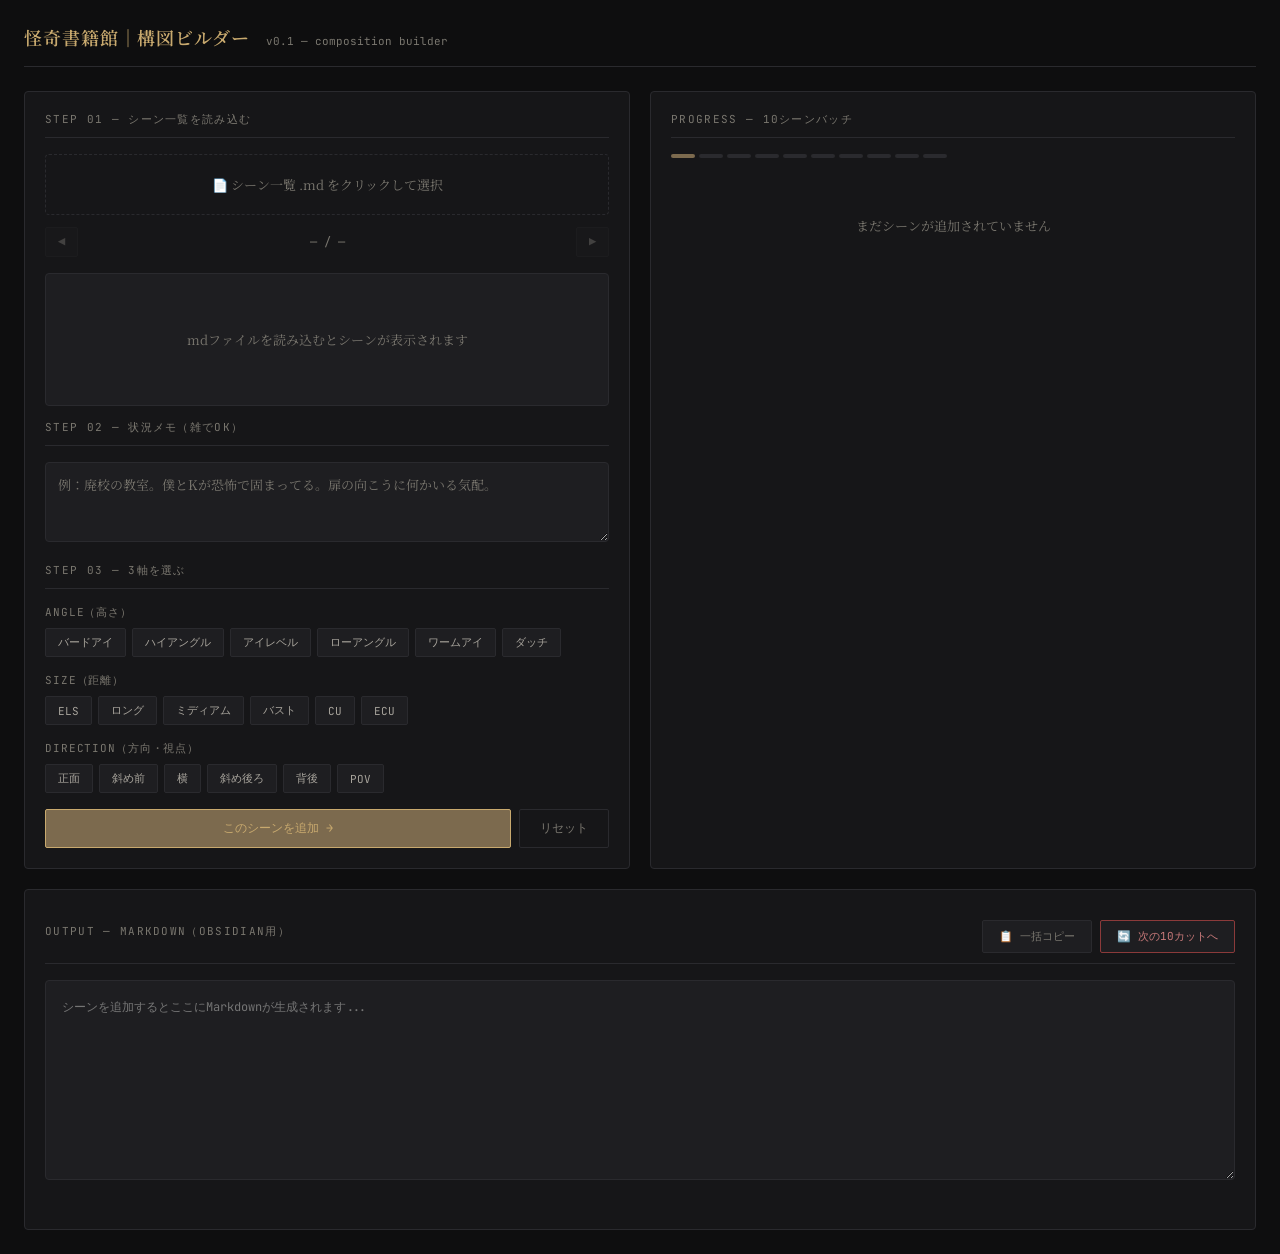
==== index.html @ 442457e8 "first commit" ====
<!DOCTYPE html>
<html lang="ja">
<head>
<meta charset="UTF-8">
<title>怪奇書籍館｜構図ビルダー</title>
<style>
  @import url('https://fonts.googleapis.com/css2?family=Noto+Serif+JP:wght@400;600&family=JetBrains+Mono:wght@400;500&display=swap');

  * { box-sizing: border-box; margin: 0; padding: 0; }

  :root {
    --bg: #0e0e0f;
    --surface: #161618;
    --surface2: #1e1e21;
    --border: #2a2a2e;
    --accent: #c8a96e;
    --accent2: #7c6a4e;
    --text: #e8e4dc;
    --text-dim: #7a776f;
    --text-mid: #a8a49c;
    --selected: #2a2318;
    --selected-border: #c8a96e;
  }

  body {
    background: var(--bg);
    color: var(--text);
    font-family: 'Noto Serif JP', serif;
    min-height: 100vh;
    padding: 24px;
  }

  .header {
    border-bottom: 1px solid var(--border);
    padding-bottom: 16px;
    margin-bottom: 24px;
    display: flex;
    align-items: baseline;
    gap: 16px;
  }

  .header h1 {
    font-size: 18px;
    font-weight: 600;
    color: var(--accent);
    letter-spacing: 0.05em;
  }

  .header span {
    font-family: 'JetBrains Mono', monospace;
    font-size: 11px;
    color: var(--text-dim);
  }

  .main-grid {
    display: grid;
    grid-template-columns: 1fr 1fr;
    gap: 20px;
  }

  .panel {
    background: var(--surface);
    border: 1px solid var(--border);
    border-radius: 4px;
    padding: 20px;
  }

  .panel-title {
    font-size: 11px;
    font-family: 'JetBrains Mono', monospace;
    color: var(--text-dim);
    letter-spacing: 0.12em;
    text-transform: uppercase;
    margin-bottom: 16px;
    padding-bottom: 10px;
    border-bottom: 1px solid var(--border);
  }

  .upload-zone {
    border: 1px dashed var(--border);
    border-radius: 4px;
    padding: 20px;
    text-align: center;
    cursor: pointer;
    transition: border-color 0.2s;
    margin-bottom: 12px;
  }
  .upload-zone:hover { border-color: var(--accent2); }
  .upload-zone p { font-size: 13px; color: var(--text-dim); }

  .scene-nav {
    display: flex;
    align-items: center;
    gap: 8px;
    margin-bottom: 16px;
  }

  .scene-nav button {
    background: var(--surface2);
    border: 1px solid var(--border);
    color: var(--text-mid);
    padding: 6px 12px;
    font-family: 'JetBrains Mono', monospace;
    font-size: 12px;
    cursor: pointer;
    border-radius: 2px;
    transition: all 0.15s;
  }
  .scene-nav button:hover { border-color: var(--accent2); color: var(--accent); }
  .scene-nav button:disabled { opacity: 0.3; cursor: default; }

  .scene-nav .scene-info {
    font-family: 'JetBrains Mono', monospace;
    font-size: 12px;
    color: var(--text-dim);
    flex: 1;
    text-align: center;
  }

  .scene-card {
    background: var(--surface2);
    border: 1px solid var(--border);
    border-radius: 4px;
    padding: 14px;
    margin-bottom: 14px;
    min-height: 80px;
  }

  .scene-card .scene-num {
    font-family: 'JetBrains Mono', monospace;
    font-size: 10px;
    color: var(--accent);
    margin-bottom: 6px;
  }

  .scene-card .scene-text {
    font-size: 12px;
    color: var(--text-mid);
    line-height: 1.6;
  }

  .situation-input {
    width: 100%;
    background: var(--surface2);
    border: 1px solid var(--border);
    border-radius: 4px;
    padding: 12px;
    color: var(--text);
    font-family: 'Noto Serif JP', serif;
    font-size: 13px;
    resize: vertical;
    min-height: 80px;
    outline: none;
    transition: border-color 0.2s;
    margin-bottom: 16px;
  }
  .situation-input:focus { border-color: var(--accent2); }
  .situation-input::placeholder { color: var(--text-dim); }

  .axis-section { margin-bottom: 16px; }
  .axis-label {
    font-size: 11px;
    font-family: 'JetBrains Mono', monospace;
    color: var(--text-dim);
    margin-bottom: 8px;
    letter-spacing: 0.08em;
  }

  .options-grid {
    display: flex;
    flex-wrap: wrap;
    gap: 6px;
  }

  .option-btn {
    background: var(--surface2);
    border: 1px solid var(--border);
    color: var(--text-mid);
    padding: 6px 12px;
    font-family: 'JetBrains Mono', monospace;
    font-size: 11px;
    cursor: pointer;
    border-radius: 2px;
    transition: all 0.15s;
    white-space: nowrap;
  }
  .option-btn:hover { border-color: var(--accent2); color: var(--text); }
  .option-btn.selected {
    background: var(--selected);
    border-color: var(--selected-border);
    color: var(--accent);
  }

  .action-row {
    display: flex;
    gap: 8px;
    margin-top: 16px;
  }

  .btn-primary {
    background: var(--accent2);
    border: 1px solid var(--accent);
    color: var(--accent);
    padding: 10px 20px;
    font-family: 'JetBrains Mono', monospace;
    font-size: 12px;
    cursor: pointer;
    border-radius: 2px;
    transition: all 0.15s;
    flex: 1;
  }
  .btn-primary:hover { background: #3a2f1e; }

  .btn-secondary {
    background: transparent;
    border: 1px solid var(--border);
    color: var(--text-dim);
    padding: 10px 20px;
    font-family: 'JetBrains Mono', monospace;
    font-size: 12px;
    cursor: pointer;
    border-radius: 2px;
    transition: all 0.15s;
  }
  .btn-secondary:hover { border-color: var(--accent2); color: var(--text-mid); }

  .output-panel {
    grid-column: 1 / -1;
    background: var(--surface);
    border: 1px solid var(--border);
    border-radius: 4px;
    padding: 20px;
  }

  .output-header {
    display: flex;
    align-items: center;
    justify-content: space-between;
    margin-bottom: 16px;
    padding-bottom: 10px;
    border-bottom: 1px solid var(--border);
  }

  .progress-bar {
    display: flex;
    gap: 4px;
    margin-bottom: 16px;
  }

  .progress-dot {
    width: 24px;
    height: 4px;
    background: var(--border);
    border-radius: 2px;
    transition: background 0.3s;
  }
  .progress-dot.done { background: var(--accent); }
  .progress-dot.current { background: var(--accent2); }

  .output-textarea {
    width: 100%;
    background: var(--surface2);
    border: 1px solid var(--border);
    border-radius: 4px;
    padding: 16px;
    color: var(--text-mid);
    font-family: 'JetBrains Mono', monospace;
    font-size: 12px;
    line-height: 1.7;
    min-height: 200px;
    resize: vertical;
    outline: none;
  }

  .copy-btn {
    background: var(--surface2);
    border: 1px solid var(--border);
    color: var(--text-dim);
    padding: 8px 16px;
    font-family: 'JetBrains Mono', monospace;
    font-size: 11px;
    cursor: pointer;
    border-radius: 2px;
    transition: all 0.15s;
    margin-top: 10px;
  }
  .copy-btn:hover { border-color: var(--accent2); color: var(--accent); }
  .copy-btn.copied { border-color: var(--accent); color: var(--accent); }

  .status-msg {
    font-family: 'JetBrains Mono', monospace;
    font-size: 11px;
    color: var(--text-dim);
    margin-top: 8px;
    min-height: 16px;
  }
  .status-msg.ok { color: var(--accent); }

  .empty-state {
    text-align: center;
    padding: 40px 20px;
    color: var(--text-dim);
    font-size: 13px;
    line-height: 1.8;
  }
</style>
</head>
<body>

<div class="header">
  <h1>怪奇書籍館｜構図ビルダー</h1>
  <span>v0.1 — composition builder</span>
</div>

<div class="main-grid">

  <div class="panel">
    <div class="panel-title">STEP 01 — シーン一覧を読み込む</div>

    <div class="upload-zone" onclick="document.getElementById('mdFile').click()">
      <p>📄 シーン一覧 .md をクリックして選択</p>
      <input type="file" id="mdFile" accept=".md,.txt" style="display:none" onchange="loadMdFile(event)">
    </div>

    <div class="scene-nav">
      <button onclick="prevScene()" id="btnPrev" disabled>◀</button>
      <span class="scene-info" id="sceneInfo">— / —</span>
      <button onclick="nextScene()" id="btnNext" disabled>▶</button>
    </div>

    <div class="scene-card" id="sceneCard">
      <div class="empty-state">mdファイルを読み込むとシーンが表示されます</div>
    </div>

    <div class="panel-title" style="margin-top:4px;">STEP 02 — 状況メモ（雑でOK）</div>
    <textarea class="situation-input" id="situationInput" placeholder="例：廃校の教室。僕とKが恐怖で固まってる。扉の向こうに何かいる気配。"></textarea>

    <div class="panel-title">STEP 03 — 3軸を選ぶ</div>

    <div class="axis-section">
      <div class="axis-label">ANGLE（高さ）</div>
      <div class="options-grid" id="angleOptions">
        <button class="option-btn" onclick="selectOpt('angle',this,&quot;バードアイ / bird's-eye view&quot;)">バードアイ</button>
        <button class="option-btn" onclick="selectOpt('angle',this,'ハイアングル / high angle')">ハイアングル</button>
        <button class="option-btn" onclick="selectOpt('angle',this,'アイレベル / eye level')">アイレベル</button>
        <button class="option-btn" onclick="selectOpt('angle',this,'ローアングル / low angle')">ローアングル</button>
        <button class="option-btn" onclick="selectOpt('angle',this,&quot;ワームアイ / worm's-eye view&quot;)">ワームアイ</button>
        <button class="option-btn" onclick="selectOpt('angle',this,'ダッチアングル / dutch angle')">ダッチ</button>
      </div>
    </div>

    <div class="axis-section">
      <div class="axis-label">SIZE（距離）</div>
      <div class="options-grid" id="sizeOptions">
        <button class="option-btn" onclick="selectOpt('size',this,'エクストリームロング / extreme long shot')">ELS</button>
        <button class="option-btn" onclick="selectOpt('size',this,'ロングショット / long shot')">ロング</button>
        <button class="option-btn" onclick="selectOpt('size',this,'ミディアム / medium shot')">ミディアム</button>
        <button class="option-btn" onclick="selectOpt('size',this,'バストショット / bust shot')">バスト</button>
        <button class="option-btn" onclick="selectOpt('size',this,'クローズアップ / close-up')">CU</button>
        <button class="option-btn" onclick="selectOpt('size',this,'エクストリームCU / extreme close-up')">ECU</button>
      </div>
    </div>

    <div class="axis-section">
      <div class="axis-label">DIRECTION（方向・視点）</div>
      <div class="options-grid" id="dirOptions">
        <button class="option-btn" onclick="selectOpt('dir',this,'正面 / front view')">正面</button>
        <button class="option-btn" onclick="selectOpt('dir',this,'斜め前 / 3/4 front view')">斜め前</button>
        <button class="option-btn" onclick="selectOpt('dir',this,'横 / side view')">横</button>
        <button class="option-btn" onclick="selectOpt('dir',this,'斜め後ろ / 3/4 back view')">斜め後ろ</button>
        <button class="option-btn" onclick="selectOpt('dir',this,'背後 / back view')">背後</button>
        <button class="option-btn" onclick="selectOpt('dir',this,'一人称 / POV')">POV</button>
      </div>
    </div>

    <div class="action-row">
      <button class="btn-primary" onclick="addScene()">このシーンを追加 →</button>
      <button class="btn-secondary" onclick="resetCurrent()">リセット</button>
    </div>
  </div>

  <div class="panel">
    <div class="panel-title">PROGRESS — 10シーンバッチ</div>
    <div class="progress-bar" id="progressBar"></div>
    <div id="doneList">
      <div class="empty-state">まだシーンが追加されていません</div>
    </div>
  </div>

  <div class="output-panel">
    <div class="output-header">
      <div class="panel-title" style="margin:0;border:none;padding:0;">OUTPUT — Markdown（Obsidian用）</div>
      <div style="display:flex;gap:8px;">
        <button class="copy-btn" id="copyBtn" onclick="copyOutput()">📋 一括コピー</button>
        <button class="copy-btn" id="resetBatchBtn" onclick="resetBatch()" style="border-color:#8b3a3a;color:#c97a7a;">🔄 次の10カットへ</button>
      </div>
    </div>
    <textarea class="output-textarea" id="outputArea" readonly placeholder="シーンを追加するとここにMarkdownが生成されます..."></textarea>
    <div class="status-msg" id="statusMsg"></div>
  </div>

</div>

<script>
  var scenes = [];
  var currentIdx = 0;
  var batch = [];
  var selections = { angle: null, size: null, dir: null };

  function loadMdFile(event) {
    var file = event.target.files[0];
    if (!file) return;
    var reader = new FileReader();
    reader.onload = function(e) { parseMd(e.target.result); };
    reader.readAsText(file, 'UTF-8');
  }

  function parseMd(text) {
    scenes = [];
    var lines = text.split('\n');

    // テーブル行だけ抽出
    var tableLines = [];
    for (var i = 0; i < lines.length; i++) {
      var l = lines[i].trim();
      if (l.startsWith('|')) tableLines.push(l);
    }

    // ヘッダー行と区切り行（|---|）をスキップしてデータ行だけ処理
    for (var j = 0; j < tableLines.length; j++) {
      var line = tableLines[j];

      // 区切り行スキップ（|---|---|のパターン）
      if (/^\|[\s\-|:]+\|$/.test(line)) continue;

      var cols = line.split('|').map(function(c){ return c.trim(); }).filter(function(c, idx, arr){
        return idx > 0 && idx < arr.length - 1;
      });

      if (cols.length < 2) continue;

      var num = cols[0].replace(/<br>/gi, '').trim();

      // ヘッダー行スキップ（#や日本語ヘッダー）
      if (num === '#' || num === '' || /^[ぁ-んァ-ン一-龥A-Za-z＃]+$/.test(num)) continue;
      // 数字またはゼロ埋め数字のみ通す
      if (!/^\d+$/.test(num.replace(/^#/, ''))) continue;

      // # プレフィックスを除去
      num = num.replace(/^#/, '');

      var rawText  = cols[1] || '';
      var summary  = cols[2] || cols[1] || '';
      var location = cols[3] || '';
      var characters = cols[4] || '';

      scenes.push({
        num: num.padStart(2, '0'),
        raw: rawText.replace(/<br>/gi, ' '),
        summary: summary,
        location: location,
        characters: characters
      });
    }

    currentIdx = 0;
    renderScene();
    renderProgress();

    if (scenes.length > 0) {
      setStatus(scenes.length + 'シーンを読み込みました', true);
    } else {
      setStatus('シーンが見つかりませんでした。表形式(|#|原稿|概要|場所|登場人物|)を確認してください');
    }
  }

  function renderScene() {
    var card = document.getElementById('sceneCard');
    var info = document.getElementById('sceneInfo');

    if (scenes.length === 0) {
      card.innerHTML = '<div class="empty-state">mdファイルを読み込むとシーンが表示されます</div>';
      info.textContent = '— / —';
      return;
    }

    var s = scenes[currentIdx];
    var isDone = batch.find(function(b){ return b.sceneNum === s.num; });

    card.innerHTML =
      '<div class="scene-num">SCENE #' + s.num + (isDone ? ' ✓ 追加済み' : '') + '</div>' +
      '<div class="scene-text">' +
      (s.raw ? '<strong>原文:</strong> ' + s.raw.substring(0,80) + (s.raw.length > 80 ? '…' : '') + '<br>' : '') +
      (s.summary ? '<strong>概要:</strong> ' + s.summary + '<br>' : '') +
      (s.location ? '<strong>場所:</strong> ' + s.location + '<br>' : '') +
      (s.characters ? '<strong>人物:</strong> ' + s.characters : '') +
      '</div>';

    info.textContent = (currentIdx + 1) + ' / ' + scenes.length;
    document.getElementById('btnPrev').disabled = currentIdx === 0;
    document.getElementById('btnNext').disabled = currentIdx === scenes.length - 1;
  }

  function prevScene() { if (currentIdx > 0) { currentIdx--; renderScene(); } }
  function nextScene() { if (currentIdx < scenes.length - 1) { currentIdx++; renderScene(); } }

  function selectOpt(axis, btn, value) {
    var groupId = { angle: 'angleOptions', size: 'sizeOptions', dir: 'dirOptions' }[axis];
    document.querySelectorAll('#' + groupId + ' .option-btn').forEach(function(b){ b.classList.remove('selected'); });
    btn.classList.add('selected');
    selections[axis] = value;
  }

  function addScene() {
    if (scenes.length === 0) { setStatus('先にmdファイルを読み込んでください'); return; }
    if (!selections.angle || !selections.size || !selections.dir) { setStatus('3軸すべてを選択してください'); return; }

    var s = scenes[currentIdx];
    var situation = document.getElementById('situationInput').value.trim();

    var entry = {
      sceneNum: s.num,
      raw: s.raw,
      summary: s.summary,
      location: s.location,
      characters: s.characters,
      situation: situation || '（状況メモなし）',
      angle: selections.angle,
      size: selections.size,
      dir: selections.dir
    };

    var existIdx = batch.findIndex(function(b){ return b.sceneNum === s.num; });
    if (existIdx >= 0) batch[existIdx] = entry;
    else batch.push(entry);

    renderProgress();
    renderOutput();
    renderScene();
    setStatus('シーン #' + s.num + ' を追加しました', true);

    if (currentIdx < scenes.length - 1) {
      setTimeout(function(){ nextScene(); resetSelections(); }, 300);
    }
  }

  function resetCurrent() {
    document.getElementById('situationInput').value = '';
    resetSelections();
    setStatus('リセットしました');
  }

  function resetSelections() {
    selections = { angle: null, size: null, dir: null };
    document.querySelectorAll('.option-btn').forEach(function(b){ b.classList.remove('selected'); });
    document.getElementById('situationInput').value = '';
  }

  function renderProgress() {
    var bar = document.getElementById('progressBar');
    var list = document.getElementById('doneList');

    bar.innerHTML = '';
    for (var i = 0; i < 10; i++) {
      var dot = document.createElement('div');
      dot.className = 'progress-dot' + (i < batch.length ? ' done' : (i === batch.length ? ' current' : ''));
      bar.appendChild(dot);
    }

    if (batch.length === 0) {
      list.innerHTML = '<div class="empty-state">まだシーンが追加されていません</div>';
      return;
    }

    list.innerHTML = batch.map(function(b){
      return '<div style="display:flex;align-items:center;gap:8px;padding:6px 0;border-bottom:1px solid var(--border);font-size:12px;">' +
        '<span style="font-family:JetBrains Mono,monospace;color:var(--accent);min-width:48px;">#' + b.sceneNum + '</span>' +
        '<span style="color:var(--text-mid);flex:1;overflow:hidden;white-space:nowrap;text-overflow:ellipsis;">' + b.summary + '</span>' +
        '<span style="font-family:JetBrains Mono,monospace;color:var(--text-dim);font-size:10px;">✓</span>' +
        '</div>';
    }).join('');
  }

  function renderOutput() {
    var md = batch.map(function(b){
      return '## シーン #' + b.sceneNum + '\n\n' +
        '**概要：** ' + b.summary + '\n' +
        '**場所：** ' + (b.location || '—') + '\n' +
        '**人物：** ' + (b.characters || '—') + '\n\n' +
        '**状況メモ：** ' + b.situation + '\n\n' +
        '| 軸 | 設定 |\n' +
        '|---|---|\n' +
        '| アングル | ' + b.angle + ' |\n' +
        '| サイズ | ' + b.size + ' |\n' +
        '| 方向 | ' + b.dir + ' |\n\n' +
        '---';
    }).join('\n\n');

    document.getElementById('outputArea').value = md;
  }

  function resetBatch() {
    if (batch.length === 0) { setStatus('バッチが空です'); return; }
    if (!confirm('このバッチをリセットして次の10カットに進みますか？\n（コピーが済んでいることを確認してください）')) return;
    batch = [];
    document.getElementById('outputArea').value = '';
    renderProgress();
    resetSelections();
    setStatus('バッチをリセットしました。次の10カットをどうぞ', true);
  }

  function copyOutput() {
    var text = document.getElementById('outputArea').value;
    if (!text.trim()) { setStatus('出力がまだありません'); return; }
    navigator.clipboard.writeText(text).then(function(){
      var btn = document.getElementById('copyBtn');
      btn.textContent = '✓ コピー完了';
      btn.classList.add('copied');
      setStatus(batch.length + 'シーン分をコピーしました', true);
      setTimeout(function(){ btn.textContent = '📋 一括コピー'; btn.classList.remove('copied'); }, 2000);
    });
  }

  function setStatus(msg, ok) {
    var el = document.getElementById('statusMsg');
    el.textContent = msg;
    el.className = 'status-msg' + (ok ? ' ok' : '');
  }

  renderProgress();
</script>
</body>
</html>
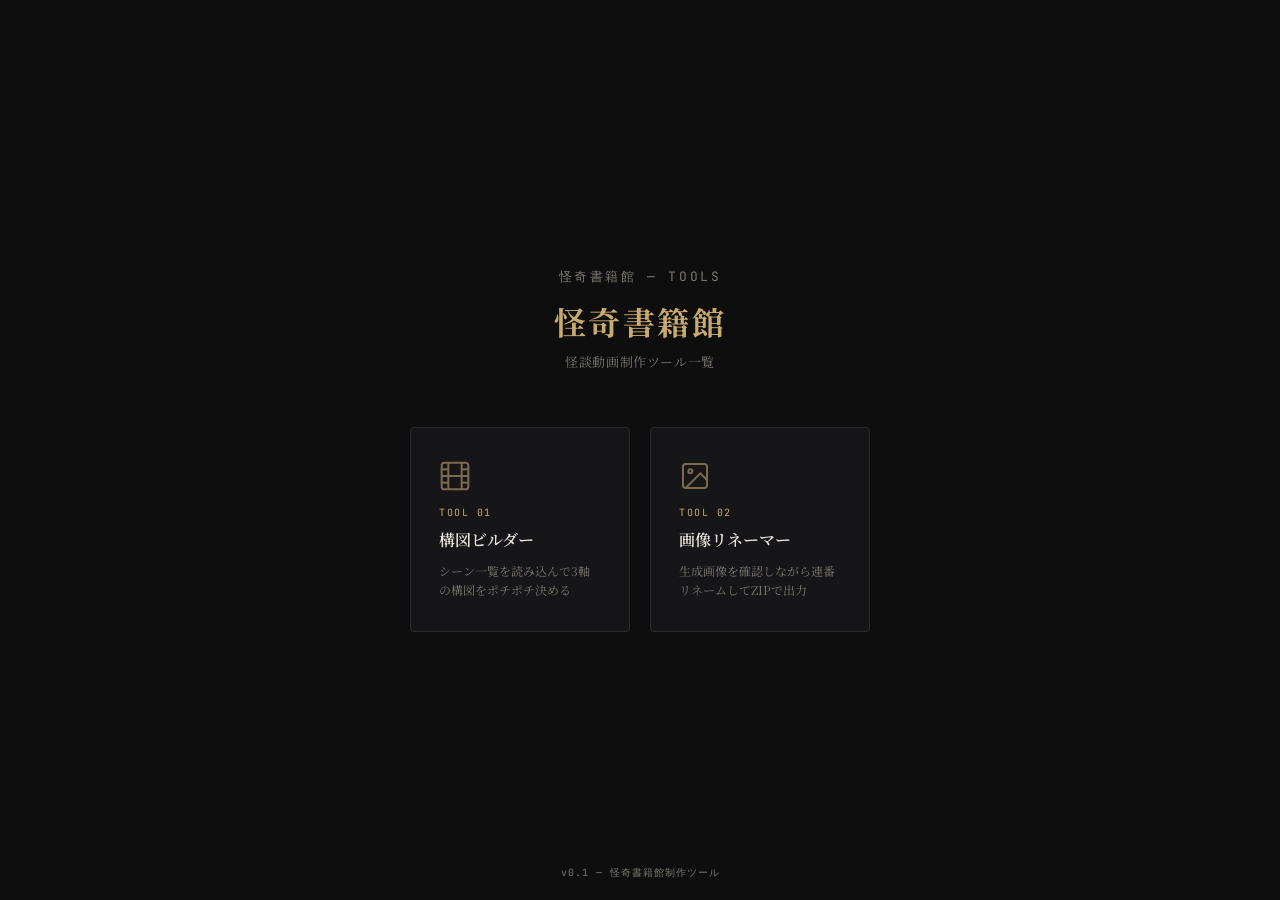
==== commit ad6f3524: "add favicon and index page" ====
--- a/index.html
+++ b/index.html
@@ -2,9 +2,10 @@
 <html lang="ja">
 <head>
 <meta charset="UTF-8">
-<title>怪奇書籍館｜構図ビルダー</title>
+<title>怪奇書籍館｜ツールダッシュボード</title>
+<link rel="icon" href="favicon.png" type="image/png">
 <style>
-  @import url('https://fonts.googleapis.com/css2?family=Noto+Serif+JP:wght@400;600&family=JetBrains+Mono:wght@400;500&display=swap');
+  @import url('https://fonts.googleapis.com/css2?family=Noto+Serif+JP:wght@400;600;700&family=JetBrains+Mono:wght@400;500&display=swap');
 
   * { box-sizing: border-box; margin: 0; padding: 0; }
 
@@ -18,8 +19,6 @@
     --text: #e8e4dc;
     --text-dim: #7a776f;
     --text-mid: #a8a49c;
-    --selected: #2a2318;
-    --selected-border: #c8a96e;
   }
 
   body {
@@ -27,607 +26,156 @@
     color: var(--text);
     font-family: 'Noto Serif JP', serif;
     min-height: 100vh;
-    padding: 24px;
+    display: flex;
+    flex-direction: column;
+    align-items: center;
+    justify-content: center;
+    padding: 40px 24px;
   }
 
-  .header {
-    border-bottom: 1px solid var(--border);
-    padding-bottom: 16px;
-    margin-bottom: 24px;
-    display: flex;
-    align-items: baseline;
-    gap: 16px;
+  .logo {
+    font-size: 13px;
+    font-family: 'JetBrains Mono', monospace;
+    color: var(--text-dim);
+    letter-spacing: 0.2em;
+    margin-bottom: 12px;
+    text-transform: uppercase;
   }
 
-  .header h1 {
-    font-size: 18px;
-    font-weight: 600;
+  h1 {
+    font-size: 32px;
+    font-weight: 700;
     color: var(--accent);
+    letter-spacing: 0.08em;
+    margin-bottom: 8px;
+    text-align: center;
+  }
+
+  .subtitle {
+    font-size: 13px;
+    color: var(--text-dim);
+    margin-bottom: 56px;
     letter-spacing: 0.05em;
   }
 
-  .header span {
-    font-family: 'JetBrains Mono', monospace;
-    font-size: 11px;
-    color: var(--text-dim);
-  }
-
-  .main-grid {
-    display: grid;
-    grid-template-columns: 1fr 1fr;
+  .tools {
+    display: flex;
     gap: 20px;
   }
 
-  .panel {
+  .tool-card {
     background: var(--surface);
     border: 1px solid var(--border);
     border-radius: 4px;
-    padding: 20px;
+    padding: 32px 28px;
+    width: 220px;
+    text-decoration: none;
+    color: var(--text);
+    transition: all 0.2s;
+    display: flex;
+    flex-direction: column;
+    align-items: flex-start;
+    gap: 10px;
+  }
+  .tool-card:hover {
+    border-color: var(--accent2);
+    background: #1a1a1c;
+    transform: translateY(-2px);
   }
 
-  .panel-title {
-    font-size: 11px;
-    font-family: 'JetBrains Mono', monospace;
-    color: var(--text-dim);
-    letter-spacing: 0.12em;
-    text-transform: uppercase;
-    margin-bottom: 16px;
-    padding-bottom: 10px;
-    border-bottom: 1px solid var(--border);
+  .tool-icon {
+    font-size: 28px;
+    margin-bottom: 4px;
   }
 
-  .upload-zone {
-    border: 1px dashed var(--border);
-    border-radius: 4px;
-    padding: 20px;
-    text-align: center;
-    cursor: pointer;
-    transition: border-color 0.2s;
-    margin-bottom: 12px;
-  }
-  .upload-zone:hover { border-color: var(--accent2); }
-  .upload-zone p { font-size: 13px; color: var(--text-dim); }
-
-  .scene-nav {
-    display: flex;
-    align-items: center;
-    gap: 8px;
-    margin-bottom: 16px;
-  }
-
-  .scene-nav button {
-    background: var(--surface2);
-    border: 1px solid var(--border);
-    color: var(--text-mid);
-    padding: 6px 12px;
-    font-family: 'JetBrains Mono', monospace;
-    font-size: 12px;
-    cursor: pointer;
-    border-radius: 2px;
-    transition: all 0.15s;
-  }
-  .scene-nav button:hover { border-color: var(--accent2); color: var(--accent); }
-  .scene-nav button:disabled { opacity: 0.3; cursor: default; }
-
-  .scene-nav .scene-info {
-    font-family: 'JetBrains Mono', monospace;
-    font-size: 12px;
-    color: var(--text-dim);
-    flex: 1;
-    text-align: center;
-  }
-
-  .scene-card {
-    background: var(--surface2);
-    border: 1px solid var(--border);
-    border-radius: 4px;
-    padding: 14px;
-    margin-bottom: 14px;
-    min-height: 80px;
-  }
-
-  .scene-card .scene-num {
+  .tool-label {
     font-family: 'JetBrains Mono', monospace;
     font-size: 10px;
     color: var(--accent);
-    margin-bottom: 6px;
+    letter-spacing: 0.15em;
+    text-transform: uppercase;
   }
 
-  .scene-card .scene-text {
+  .tool-name {
+    font-size: 16px;
+    font-weight: 600;
+    color: var(--text);
+    line-height: 1.4;
+  }
+
+  .tool-icon {
+    width: 32px;
+    height: 32px;
+    margin-bottom: 4px;
+  }
+  .tool-icon svg {
+    width: 32px;
+    height: 32px;
+    stroke: var(--accent2);
+    stroke-width: 1.5;
+    fill: none;
+    transition: stroke 0.2s;
+  }
+  .tool-card:hover .tool-icon svg { stroke: var(--accent); }
+
+  .tool-desc {
     font-size: 12px;
-    color: var(--text-mid);
+    color: var(--text-dim);
     line-height: 1.6;
   }
 
-  .situation-input {
-    width: 100%;
-    background: var(--surface2);
-    border: 1px solid var(--border);
-    border-radius: 4px;
-    padding: 12px;
-    color: var(--text);
-    font-family: 'Noto Serif JP', serif;
-    font-size: 13px;
-    resize: vertical;
-    min-height: 80px;
-    outline: none;
-    transition: border-color 0.2s;
-    margin-bottom: 16px;
-  }
-  .situation-input:focus { border-color: var(--accent2); }
-  .situation-input::placeholder { color: var(--text-dim); }
-
-  .axis-section { margin-bottom: 16px; }
-  .axis-label {
-    font-size: 11px;
+  .footer {
+    position: fixed;
+    bottom: 20px;
     font-family: 'JetBrains Mono', monospace;
+    font-size: 10px;
     color: var(--text-dim);
-    margin-bottom: 8px;
-    letter-spacing: 0.08em;
-  }
-
-  .options-grid {
-    display: flex;
-    flex-wrap: wrap;
-    gap: 6px;
-  }
-
-  .option-btn {
-    background: var(--surface2);
-    border: 1px solid var(--border);
-    color: var(--text-mid);
-    padding: 6px 12px;
-    font-family: 'JetBrains Mono', monospace;
-    font-size: 11px;
-    cursor: pointer;
-    border-radius: 2px;
-    transition: all 0.15s;
-    white-space: nowrap;
-  }
-  .option-btn:hover { border-color: var(--accent2); color: var(--text); }
-  .option-btn.selected {
-    background: var(--selected);
-    border-color: var(--selected-border);
-    color: var(--accent);
-  }
-
-  .action-row {
-    display: flex;
-    gap: 8px;
-    margin-top: 16px;
-  }
-
-  .btn-primary {
-    background: var(--accent2);
-    border: 1px solid var(--accent);
-    color: var(--accent);
-    padding: 10px 20px;
-    font-family: 'JetBrains Mono', monospace;
-    font-size: 12px;
-    cursor: pointer;
-    border-radius: 2px;
-    transition: all 0.15s;
-    flex: 1;
-  }
-  .btn-primary:hover { background: #3a2f1e; }
-
-  .btn-secondary {
-    background: transparent;
-    border: 1px solid var(--border);
-    color: var(--text-dim);
-    padding: 10px 20px;
-    font-family: 'JetBrains Mono', monospace;
-    font-size: 12px;
-    cursor: pointer;
-    border-radius: 2px;
-    transition: all 0.15s;
-  }
-  .btn-secondary:hover { border-color: var(--accent2); color: var(--text-mid); }
-
-  .output-panel {
-    grid-column: 1 / -1;
-    background: var(--surface);
-    border: 1px solid var(--border);
-    border-radius: 4px;
-    padding: 20px;
-  }
-
-  .output-header {
-    display: flex;
-    align-items: center;
-    justify-content: space-between;
-    margin-bottom: 16px;
-    padding-bottom: 10px;
-    border-bottom: 1px solid var(--border);
-  }
-
-  .progress-bar {
-    display: flex;
-    gap: 4px;
-    margin-bottom: 16px;
-  }
-
-  .progress-dot {
-    width: 24px;
-    height: 4px;
-    background: var(--border);
-    border-radius: 2px;
-    transition: background 0.3s;
-  }
-  .progress-dot.done { background: var(--accent); }
-  .progress-dot.current { background: var(--accent2); }
-
-  .output-textarea {
-    width: 100%;
-    background: var(--surface2);
-    border: 1px solid var(--border);
-    border-radius: 4px;
-    padding: 16px;
-    color: var(--text-mid);
-    font-family: 'JetBrains Mono', monospace;
-    font-size: 12px;
-    line-height: 1.7;
-    min-height: 200px;
-    resize: vertical;
-    outline: none;
-  }
-
-  .copy-btn {
-    background: var(--surface2);
-    border: 1px solid var(--border);
-    color: var(--text-dim);
-    padding: 8px 16px;
-    font-family: 'JetBrains Mono', monospace;
-    font-size: 11px;
-    cursor: pointer;
-    border-radius: 2px;
-    transition: all 0.15s;
-    margin-top: 10px;
-  }
-  .copy-btn:hover { border-color: var(--accent2); color: var(--accent); }
-  .copy-btn.copied { border-color: var(--accent); color: var(--accent); }
-
-  .status-msg {
-    font-family: 'JetBrains Mono', monospace;
-    font-size: 11px;
-    color: var(--text-dim);
-    margin-top: 8px;
-    min-height: 16px;
-  }
-  .status-msg.ok { color: var(--accent); }
-
-  .empty-state {
-    text-align: center;
-    padding: 40px 20px;
-    color: var(--text-dim);
-    font-size: 13px;
-    line-height: 1.8;
+    letter-spacing: 0.1em;
   }
 </style>
 </head>
 <body>
 
-<div class="header">
-  <h1>怪奇書籍館｜構図ビルダー</h1>
-  <span>v0.1 — composition builder</span>
-</div>
+  <div class="logo">怪奇書籍館 — tools</div>
+  <h1>怪奇書籍館</h1>
+  <div class="subtitle">怪談動画制作ツール一覧</div>
 
-<div class="main-grid">
+  <div class="tools">
+    <a class="tool-card" href="kaidan_composition_builder.html">
+      <div class="tool-icon">
+        <!-- Film icon -->
+        <svg viewBox="0 0 24 24" xmlns="http://www.w3.org/2000/svg">
+          <rect x="2" y="2" width="20" height="20" rx="2.18" ry="2.18"></rect>
+          <line x1="7" y1="2" x2="7" y2="22"></line>
+          <line x1="17" y1="2" x2="17" y2="22"></line>
+          <line x1="2" y1="12" x2="22" y2="12"></line>
+          <line x1="2" y1="7" x2="7" y2="7"></line>
+          <line x1="2" y1="17" x2="7" y2="17"></line>
+          <line x1="17" y1="17" x2="22" y2="17"></line>
+          <line x1="17" y1="7" x2="22" y2="7"></line>
+        </svg>
+      </div>
+      <div class="tool-label">tool 01</div>
+      <div class="tool-name">構図ビルダー</div>
+      <div class="tool-desc">シーン一覧を読み込んで3軸の構図をポチポチ決める</div>
+    </a>
 
-  <div class="panel">
-    <div class="panel-title">STEP 01 — シーン一覧を読み込む</div>
-
-    <div class="upload-zone" onclick="document.getElementById('mdFile').click()">
-      <p>📄 シーン一覧 .md をクリックして選択</p>
-      <input type="file" id="mdFile" accept=".md,.txt" style="display:none" onchange="loadMdFile(event)">
-    </div>
-
-    <div class="scene-nav">
-      <button onclick="prevScene()" id="btnPrev" disabled>◀</button>
-      <span class="scene-info" id="sceneInfo">— / —</span>
-      <button onclick="nextScene()" id="btnNext" disabled>▶</button>
-    </div>
-
-    <div class="scene-card" id="sceneCard">
-      <div class="empty-state">mdファイルを読み込むとシーンが表示されます</div>
-    </div>
-
-    <div class="panel-title" style="margin-top:4px;">STEP 02 — 状況メモ（雑でOK）</div>
-    <textarea class="situation-input" id="situationInput" placeholder="例：廃校の教室。僕とKが恐怖で固まってる。扉の向こうに何かいる気配。"></textarea>
-
-    <div class="panel-title">STEP 03 — 3軸を選ぶ</div>
-
-    <div class="axis-section">
-      <div class="axis-label">ANGLE（高さ）</div>
-      <div class="options-grid" id="angleOptions">
-        <button class="option-btn" onclick="selectOpt('angle',this,&quot;バードアイ / bird's-eye view&quot;)">バードアイ</button>
-        <button class="option-btn" onclick="selectOpt('angle',this,'ハイアングル / high angle')">ハイアングル</button>
-        <button class="option-btn" onclick="selectOpt('angle',this,'アイレベル / eye level')">アイレベル</button>
-        <button class="option-btn" onclick="selectOpt('angle',this,'ローアングル / low angle')">ローアングル</button>
-        <button class="option-btn" onclick="selectOpt('angle',this,&quot;ワームアイ / worm's-eye view&quot;)">ワームアイ</button>
-        <button class="option-btn" onclick="selectOpt('angle',this,'ダッチアングル / dutch angle')">ダッチ</button>
+    <a class="tool-card" href="kaidan_image_renamer.html">
+      <div class="tool-icon">
+        <!-- Images icon -->
+        <svg viewBox="0 0 24 24" xmlns="http://www.w3.org/2000/svg">
+          <rect x="3" y="3" width="18" height="18" rx="2" ry="2"></rect>
+          <circle cx="8.5" cy="8.5" r="1.5"></circle>
+          <polyline points="21 15 16 10 5 21"></polyline>
+        </svg>
       </div>
-    </div>
-
-    <div class="axis-section">
-      <div class="axis-label">SIZE（距離）</div>
-      <div class="options-grid" id="sizeOptions">
-        <button class="option-btn" onclick="selectOpt('size',this,'エクストリームロング / extreme long shot')">ELS</button>
-        <button class="option-btn" onclick="selectOpt('size',this,'ロングショット / long shot')">ロング</button>
-        <button class="option-btn" onclick="selectOpt('size',this,'ミディアム / medium shot')">ミディアム</button>
-        <button class="option-btn" onclick="selectOpt('size',this,'バストショット / bust shot')">バスト</button>
-        <button class="option-btn" onclick="selectOpt('size',this,'クローズアップ / close-up')">CU</button>
-        <button class="option-btn" onclick="selectOpt('size',this,'エクストリームCU / extreme close-up')">ECU</button>
-      </div>
-    </div>
-
-    <div class="axis-section">
-      <div class="axis-label">DIRECTION（方向・視点）</div>
-      <div class="options-grid" id="dirOptions">
-        <button class="option-btn" onclick="selectOpt('dir',this,'正面 / front view')">正面</button>
-        <button class="option-btn" onclick="selectOpt('dir',this,'斜め前 / 3/4 front view')">斜め前</button>
-        <button class="option-btn" onclick="selectOpt('dir',this,'横 / side view')">横</button>
-        <button class="option-btn" onclick="selectOpt('dir',this,'斜め後ろ / 3/4 back view')">斜め後ろ</button>
-        <button class="option-btn" onclick="selectOpt('dir',this,'背後 / back view')">背後</button>
-        <button class="option-btn" onclick="selectOpt('dir',this,'一人称 / POV')">POV</button>
-      </div>
-    </div>
-
-    <div class="action-row">
-      <button class="btn-primary" onclick="addScene()">このシーンを追加 →</button>
-      <button class="btn-secondary" onclick="resetCurrent()">リセット</button>
-    </div>
+      <div class="tool-label">tool 02</div>
+      <div class="tool-name">画像リネーマー</div>
+      <div class="tool-desc">生成画像を確認しながら連番リネームしてZIPで出力</div>
+    </a>
   </div>
 
-  <div class="panel">
-    <div class="panel-title">PROGRESS — 10シーンバッチ</div>
-    <div class="progress-bar" id="progressBar"></div>
-    <div id="doneList">
-      <div class="empty-state">まだシーンが追加されていません</div>
-    </div>
-  </div>
+  <div class="footer">v0.1 — 怪奇書籍館制作ツール</div>
 
-  <div class="output-panel">
-    <div class="output-header">
-      <div class="panel-title" style="margin:0;border:none;padding:0;">OUTPUT — Markdown（Obsidian用）</div>
-      <div style="display:flex;gap:8px;">
-        <button class="copy-btn" id="copyBtn" onclick="copyOutput()">📋 一括コピー</button>
-        <button class="copy-btn" id="resetBatchBtn" onclick="resetBatch()" style="border-color:#8b3a3a;color:#c97a7a;">🔄 次の10カットへ</button>
-      </div>
-    </div>
-    <textarea class="output-textarea" id="outputArea" readonly placeholder="シーンを追加するとここにMarkdownが生成されます..."></textarea>
-    <div class="status-msg" id="statusMsg"></div>
-  </div>
-
-</div>
-
-<script>
-  var scenes = [];
-  var currentIdx = 0;
-  var batch = [];
-  var selections = { angle: null, size: null, dir: null };
-
-  function loadMdFile(event) {
-    var file = event.target.files[0];
-    if (!file) return;
-    var reader = new FileReader();
-    reader.onload = function(e) { parseMd(e.target.result); };
-    reader.readAsText(file, 'UTF-8');
-  }
-
-  function parseMd(text) {
-    scenes = [];
-    var lines = text.split('\n');
-
-    // テーブル行だけ抽出
-    var tableLines = [];
-    for (var i = 0; i < lines.length; i++) {
-      var l = lines[i].trim();
-      if (l.startsWith('|')) tableLines.push(l);
-    }
-
-    // ヘッダー行と区切り行（|---|）をスキップしてデータ行だけ処理
-    for (var j = 0; j < tableLines.length; j++) {
-      var line = tableLines[j];
-
-      // 区切り行スキップ（|---|---|のパターン）
-      if (/^\|[\s\-|:]+\|$/.test(line)) continue;
-
-      var cols = line.split('|').map(function(c){ return c.trim(); }).filter(function(c, idx, arr){
-        return idx > 0 && idx < arr.length - 1;
-      });
-
-      if (cols.length < 2) continue;
-
-      var num = cols[0].replace(/<br>/gi, '').trim();
-
-      // ヘッダー行スキップ（#や日本語ヘッダー）
-      if (num === '#' || num === '' || /^[ぁ-んァ-ン一-龥A-Za-z＃]+$/.test(num)) continue;
-      // 数字またはゼロ埋め数字のみ通す
-      if (!/^\d+$/.test(num.replace(/^#/, ''))) continue;
-
-      // # プレフィックスを除去
-      num = num.replace(/^#/, '');
-
-      var rawText  = cols[1] || '';
-      var summary  = cols[2] || cols[1] || '';
-      var location = cols[3] || '';
-      var characters = cols[4] || '';
-
-      scenes.push({
-        num: num.padStart(2, '0'),
-        raw: rawText.replace(/<br>/gi, ' '),
-        summary: summary,
-        location: location,
-        characters: characters
-      });
-    }
-
-    currentIdx = 0;
-    renderScene();
-    renderProgress();
-
-    if (scenes.length > 0) {
-      setStatus(scenes.length + 'シーンを読み込みました', true);
-    } else {
-      setStatus('シーンが見つかりませんでした。表形式(|#|原稿|概要|場所|登場人物|)を確認してください');
-    }
-  }
-
-  function renderScene() {
-    var card = document.getElementById('sceneCard');
-    var info = document.getElementById('sceneInfo');
-
-    if (scenes.length === 0) {
-      card.innerHTML = '<div class="empty-state">mdファイルを読み込むとシーンが表示されます</div>';
-      info.textContent = '— / —';
-      return;
-    }
-
-    var s = scenes[currentIdx];
-    var isDone = batch.find(function(b){ return b.sceneNum === s.num; });
-
-    card.innerHTML =
-      '<div class="scene-num">SCENE #' + s.num + (isDone ? ' ✓ 追加済み' : '') + '</div>' +
-      '<div class="scene-text">' +
-      (s.raw ? '<strong>原文:</strong> ' + s.raw.substring(0,80) + (s.raw.length > 80 ? '…' : '') + '<br>' : '') +
-      (s.summary ? '<strong>概要:</strong> ' + s.summary + '<br>' : '') +
-      (s.location ? '<strong>場所:</strong> ' + s.location + '<br>' : '') +
-      (s.characters ? '<strong>人物:</strong> ' + s.characters : '') +
-      '</div>';
-
-    info.textContent = (currentIdx + 1) + ' / ' + scenes.length;
-    document.getElementById('btnPrev').disabled = currentIdx === 0;
-    document.getElementById('btnNext').disabled = currentIdx === scenes.length - 1;
-  }
-
-  function prevScene() { if (currentIdx > 0) { currentIdx--; renderScene(); } }
-  function nextScene() { if (currentIdx < scenes.length - 1) { currentIdx++; renderScene(); } }
-
-  function selectOpt(axis, btn, value) {
-    var groupId = { angle: 'angleOptions', size: 'sizeOptions', dir: 'dirOptions' }[axis];
-    document.querySelectorAll('#' + groupId + ' .option-btn').forEach(function(b){ b.classList.remove('selected'); });
-    btn.classList.add('selected');
-    selections[axis] = value;
-  }
-
-  function addScene() {
-    if (scenes.length === 0) { setStatus('先にmdファイルを読み込んでください'); return; }
-    if (!selections.angle || !selections.size || !selections.dir) { setStatus('3軸すべてを選択してください'); return; }
-
-    var s = scenes[currentIdx];
-    var situation = document.getElementById('situationInput').value.trim();
-
-    var entry = {
-      sceneNum: s.num,
-      raw: s.raw,
-      summary: s.summary,
-      location: s.location,
-      characters: s.characters,
-      situation: situation || '（状況メモなし）',
-      angle: selections.angle,
-      size: selections.size,
-      dir: selections.dir
-    };
-
-    var existIdx = batch.findIndex(function(b){ return b.sceneNum === s.num; });
-    if (existIdx >= 0) batch[existIdx] = entry;
-    else batch.push(entry);
-
-    renderProgress();
-    renderOutput();
-    renderScene();
-    setStatus('シーン #' + s.num + ' を追加しました', true);
-
-    if (currentIdx < scenes.length - 1) {
-      setTimeout(function(){ nextScene(); resetSelections(); }, 300);
-    }
-  }
-
-  function resetCurrent() {
-    document.getElementById('situationInput').value = '';
-    resetSelections();
-    setStatus('リセットしました');
-  }
-
-  function resetSelections() {
-    selections = { angle: null, size: null, dir: null };
-    document.querySelectorAll('.option-btn').forEach(function(b){ b.classList.remove('selected'); });
-    document.getElementById('situationInput').value = '';
-  }
-
-  function renderProgress() {
-    var bar = document.getElementById('progressBar');
-    var list = document.getElementById('doneList');
-
-    bar.innerHTML = '';
-    for (var i = 0; i < 10; i++) {
-      var dot = document.createElement('div');
-      dot.className = 'progress-dot' + (i < batch.length ? ' done' : (i === batch.length ? ' current' : ''));
-      bar.appendChild(dot);
-    }
-
-    if (batch.length === 0) {
-      list.innerHTML = '<div class="empty-state">まだシーンが追加されていません</div>';
-      return;
-    }
-
-    list.innerHTML = batch.map(function(b){
-      return '<div style="display:flex;align-items:center;gap:8px;padding:6px 0;border-bottom:1px solid var(--border);font-size:12px;">' +
-        '<span style="font-family:JetBrains Mono,monospace;color:var(--accent);min-width:48px;">#' + b.sceneNum + '</span>' +
-        '<span style="color:var(--text-mid);flex:1;overflow:hidden;white-space:nowrap;text-overflow:ellipsis;">' + b.summary + '</span>' +
-        '<span style="font-family:JetBrains Mono,monospace;color:var(--text-dim);font-size:10px;">✓</span>' +
-        '</div>';
-    }).join('');
-  }
-
-  function renderOutput() {
-    var md = batch.map(function(b){
-      return '## シーン #' + b.sceneNum + '\n\n' +
-        '**概要：** ' + b.summary + '\n' +
-        '**場所：** ' + (b.location || '—') + '\n' +
-        '**人物：** ' + (b.characters || '—') + '\n\n' +
-        '**状況メモ：** ' + b.situation + '\n\n' +
-        '| 軸 | 設定 |\n' +
-        '|---|---|\n' +
-        '| アングル | ' + b.angle + ' |\n' +
-        '| サイズ | ' + b.size + ' |\n' +
-        '| 方向 | ' + b.dir + ' |\n\n' +
-        '---';
-    }).join('\n\n');
-
-    document.getElementById('outputArea').value = md;
-  }
-
-  function resetBatch() {
-    if (batch.length === 0) { setStatus('バッチが空です'); return; }
-    if (!confirm('このバッチをリセットして次の10カットに進みますか？\n（コピーが済んでいることを確認してください）')) return;
-    batch = [];
-    document.getElementById('outputArea').value = '';
-    renderProgress();
-    resetSelections();
-    setStatus('バッチをリセットしました。次の10カットをどうぞ', true);
-  }
-
-  function copyOutput() {
-    var text = document.getElementById('outputArea').value;
-    if (!text.trim()) { setStatus('出力がまだありません'); return; }
-    navigator.clipboard.writeText(text).then(function(){
-      var btn = document.getElementById('copyBtn');
-      btn.textContent = '✓ コピー完了';
-      btn.classList.add('copied');
-      setStatus(batch.length + 'シーン分をコピーしました', true);
-      setTimeout(function(){ btn.textContent = '📋 一括コピー'; btn.classList.remove('copied'); }, 2000);
-    });
-  }
-
-  function setStatus(msg, ok) {
-    var el = document.getElementById('statusMsg');
-    el.textContent = msg;
-    el.className = 'status-msg' + (ok ? ' ok' : '');
-  }
-
-  renderProgress();
-</script>
 </body>
 </html>
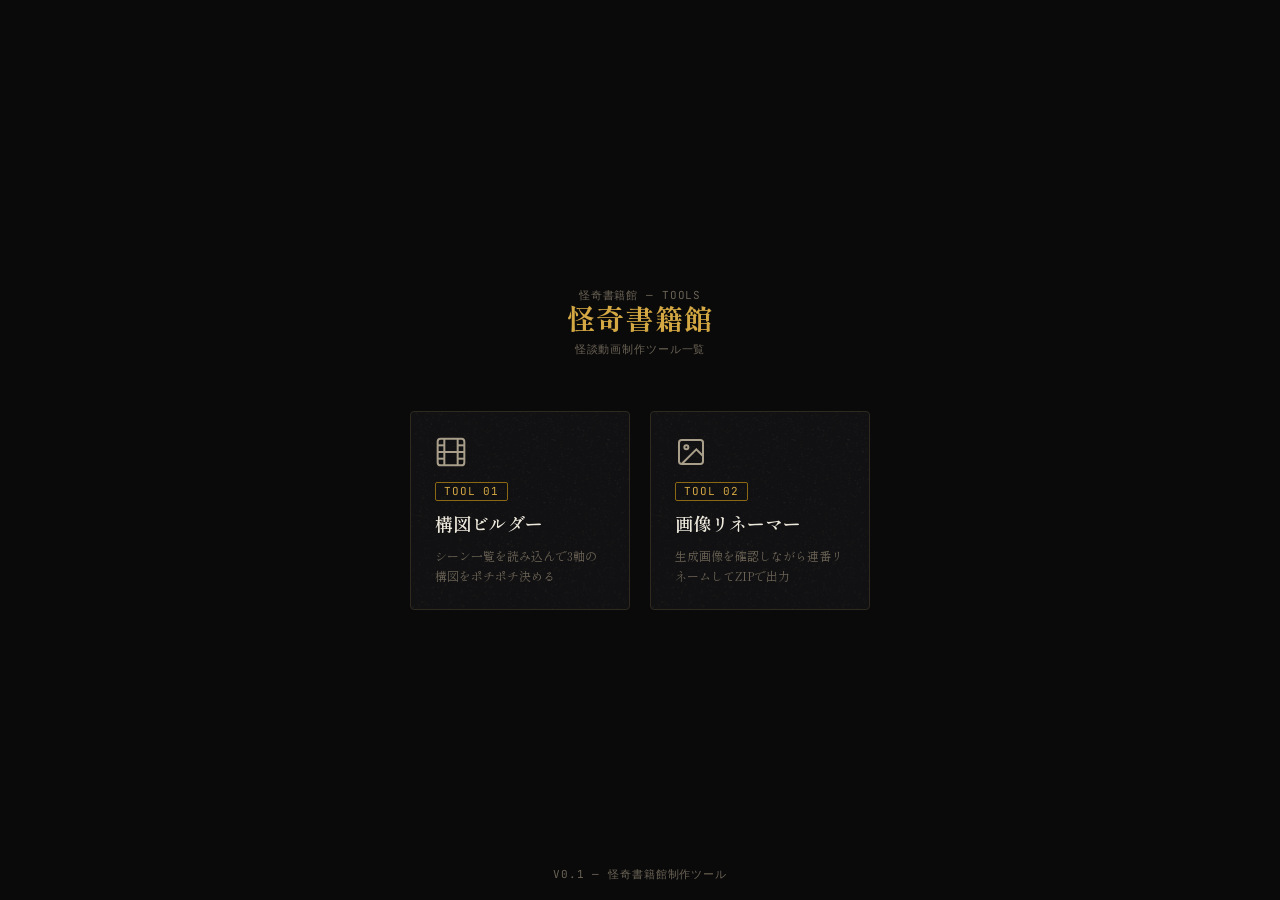
==== commit 2999d3a7: "デザインシステム統一とOUTPUT欄のブロック単位化 3ツール間で二重管理・不一致だったCSSをdesign-system.css/washi.jsに集約し、 全ページをKaidan Shosekik" ====
--- a/index.html
+++ b/index.html
@@ -4,28 +4,10 @@
 <meta charset="UTF-8">
 <title>怪奇書籍館｜ツールダッシュボード</title>
 <link rel="icon" href="favicon.png" type="image/png">
+<link rel="manifest" href="manifest.json">
+<link rel="stylesheet" href="design-system.css">
 <style>
-  @import url('https://fonts.googleapis.com/css2?family=Noto+Serif+JP:wght@400;600;700&family=JetBrains+Mono:wght@400;500&display=swap');
-
-  * { box-sizing: border-box; margin: 0; padding: 0; }
-
-  :root {
-    --bg: #0e0e0f;
-    --surface: #161618;
-    --surface2: #1e1e21;
-    --border: #2a2a2e;
-    --accent: #c8a96e;
-    --accent2: #7c6a4e;
-    --text: #e8e4dc;
-    --text-dim: #7a776f;
-    --text-mid: #a8a49c;
-  }
-
   body {
-    background: var(--bg);
-    color: var(--text);
-    font-family: 'Noto Serif JP', serif;
-    min-height: 100vh;
     display: flex;
     flex-direction: column;
     align-items: center;
@@ -33,29 +15,16 @@
     padding: 40px 24px;
   }
 
-  .logo {
-    font-size: 13px;
-    font-family: 'JetBrains Mono', monospace;
-    color: var(--text-dim);
-    letter-spacing: 0.2em;
-    margin-bottom: 12px;
-    text-transform: uppercase;
+  .subtitle {
+    margin-bottom: 56px;
   }
 
   h1 {
-    font-size: 32px;
-    font-weight: 700;
-    color: var(--accent);
-    letter-spacing: 0.08em;
+    font: var(--type-display);
+    color: var(--gold);
+    letter-spacing: 0.04em;
     margin-bottom: 8px;
     text-align: center;
-  }
-
-  .subtitle {
-    font-size: 13px;
-    color: var(--text-dim);
-    margin-bottom: 56px;
-    letter-spacing: 0.05em;
   }
 
   .tools {
@@ -64,43 +33,18 @@
   }
 
   .tool-card {
-    background: var(--surface);
-    border: 1px solid var(--border);
-    border-radius: 4px;
-    padding: 32px 28px;
     width: 220px;
     text-decoration: none;
-    color: var(--text);
-    transition: all 0.2s;
+    color: var(--ink);
+    transition: transform .2s, border-color .2s;
     display: flex;
     flex-direction: column;
     align-items: flex-start;
     gap: 10px;
   }
   .tool-card:hover {
-    border-color: var(--accent2);
-    background: #1a1a1c;
+    border-color: var(--gold-dim);
     transform: translateY(-2px);
-  }
-
-  .tool-icon {
-    font-size: 28px;
-    margin-bottom: 4px;
-  }
-
-  .tool-label {
-    font-family: 'JetBrains Mono', monospace;
-    font-size: 10px;
-    color: var(--accent);
-    letter-spacing: 0.15em;
-    text-transform: uppercase;
-  }
-
-  .tool-name {
-    font-size: 16px;
-    font-weight: 600;
-    color: var(--text);
-    line-height: 1.4;
   }
 
   .tool-icon {
@@ -111,37 +55,41 @@
   .tool-icon svg {
     width: 32px;
     height: 32px;
-    stroke: var(--accent2);
+    stroke: var(--ink-mid);
     stroke-width: 1.5;
     fill: none;
     transition: stroke 0.2s;
   }
-  .tool-card:hover .tool-icon svg { stroke: var(--accent); }
+  .tool-card:hover .tool-icon svg { stroke: var(--gold); }
+
+  .tool-name {
+    font: var(--type-heading);
+    color: var(--ink);
+  }
 
   .tool-desc {
+    font: var(--type-body);
     font-size: 12px;
-    color: var(--text-dim);
+    color: var(--ink-dim);
     line-height: 1.6;
   }
 
   .footer {
     position: fixed;
     bottom: 20px;
-    font-family: 'JetBrains Mono', monospace;
-    font-size: 10px;
-    color: var(--text-dim);
-    letter-spacing: 0.1em;
   }
 </style>
 </head>
 <body>
 
-  <div class="logo">怪奇書籍館 — tools</div>
+<script src="washi.js"></script>
+
+  <div class="label">怪奇書籍館 — tools</div>
   <h1>怪奇書籍館</h1>
-  <div class="subtitle">怪談動画制作ツール一覧</div>
+  <div class="label subtitle">怪談動画制作ツール一覧</div>
 
   <div class="tools">
-    <a class="tool-card" href="kaidan_composition_builder.html">
+    <a class="tool-card panel" href="kaidan_composition_builder.html">
       <div class="tool-icon">
         <!-- Film icon -->
         <svg viewBox="0 0 24 24" xmlns="http://www.w3.org/2000/svg">
@@ -155,12 +103,12 @@
           <line x1="17" y1="7" x2="22" y2="7"></line>
         </svg>
       </div>
-      <div class="tool-label">tool 01</div>
+      <span class="badge badge-gold">tool 01</span>
       <div class="tool-name">構図ビルダー</div>
       <div class="tool-desc">シーン一覧を読み込んで3軸の構図をポチポチ決める</div>
     </a>
 
-    <a class="tool-card" href="kaidan_image_renamer.html">
+    <a class="tool-card panel" href="kaidan_image_renamer.html">
       <div class="tool-icon">
         <!-- Images icon -->
         <svg viewBox="0 0 24 24" xmlns="http://www.w3.org/2000/svg">
@@ -169,13 +117,13 @@
           <polyline points="21 15 16 10 5 21"></polyline>
         </svg>
       </div>
-      <div class="tool-label">tool 02</div>
+      <span class="badge badge-gold">tool 02</span>
       <div class="tool-name">画像リネーマー</div>
       <div class="tool-desc">生成画像を確認しながら連番リネームしてZIPで出力</div>
     </a>
   </div>
 
-  <div class="footer">v0.1 — 怪奇書籍館制作ツール</div>
+  <div class="label footer">v0.1 — 怪奇書籍館制作ツール</div>
 
 </body>
 </html>
--- a/design-system.css
+++ b/design-system.css
@@ -0,0 +1,103 @@
+@import url('https://fonts.googleapis.com/css2?family=Shippori+Mincho:wght@400;500;600;700;800&family=JetBrains+Mono:wght@400;500;600&display=swap');
+
+:root {
+  --bg:#0a0a0b; --surface:#111113; --surface-2:#1a1a1d; --border:#2e2a20;
+  --gold:#d4a843; --gold-dim:#8b6914; --crimson:#8b1a1a; --crimson-lit:#c0392b; --ember:#1f1508;
+  --ink:#ede8dc; --ink-mid:#a89e8a; --ink-dim:#6b6355;
+  --font-serif:'Shippori Mincho','Hiragino Mincho ProN','Yu Mincho',serif;
+  --font-mono:'JetBrains Mono','SFMono-Regular',ui-monospace,monospace;
+  --text-mono-size:11px; --text-mono-weight:400; --text-mono-track:0.08em; --text-mono-leading:1.5;
+  --type-display:700 28px/1.25 var(--font-serif);
+  --type-heading:600 18px/1.4 var(--font-serif);
+  --type-body:400 13px/1.85 var(--font-serif);
+  --type-label:var(--text-mono-weight) var(--text-mono-size)/var(--text-mono-leading) var(--font-mono);
+  --space-xs:8px; --space-sm:16px; --space-md:24px; --space-lg:40px; --space-xl:64px;
+  --radius-sm:2px; --radius-md:4px;
+}
+*{box-sizing:border-box;margin:0;padding:0}
+html,body{margin:0;background:var(--bg)}
+body{font-family:var(--font-serif);color:var(--ink);min-height:100vh}
+::selection{background:var(--ember);color:var(--gold)}
+::-webkit-scrollbar{width:8px}
+::-webkit-scrollbar-thumb{background:var(--surface-2);border-radius:2px}
+::-webkit-scrollbar-track{background:var(--bg)}
+
+.label{font:var(--text-mono-weight) var(--text-mono-size)/1 var(--font-mono);letter-spacing:var(--text-mono-track);text-transform:uppercase;color:var(--ink-dim)}
+
+.home-link{font:var(--type-label);letter-spacing:var(--text-mono-track);color:var(--ink-dim);text-decoration:none;transition:color .2s}
+.home-link:hover{color:var(--gold)}
+
+.panel{background-color:var(--surface);background-image:var(--washi);background-size:256px 256px;border:1px solid var(--border);border-radius:var(--radius-md);padding:var(--space-md)}
+
+.badge{display:inline-flex;align-items:center;font:var(--text-mono-weight) var(--text-mono-size)/1 var(--font-mono);letter-spacing:var(--text-mono-track);text-transform:uppercase;border-radius:var(--radius-sm);padding:3px 8px;background:transparent}
+.badge-gold{color:var(--gold);border:1px solid var(--gold-dim)}
+.badge-muted{color:var(--ink-mid);border:1px solid var(--border)}
+
+.btn{font:var(--text-mono-weight) var(--text-mono-size)/1 var(--font-mono);letter-spacing:var(--text-mono-track);border-radius:var(--radius-sm);cursor:pointer;transition:background-color .25s,color .25s,border-color .25s;white-space:nowrap;text-transform:uppercase;appearance:none;outline:none}
+.btn-primary{background:var(--gold-dim);color:var(--gold);border:1px solid var(--gold);padding:10px 20px}
+.btn-primary:hover:not(:disabled){background:var(--ember)}
+.btn-primary:disabled{opacity:.4;filter:saturate(.5);cursor:not-allowed}
+.btn-danger{background:transparent;color:var(--crimson-lit);border:1px solid transparent;padding:6px 14px}
+.btn-danger:hover{background:rgba(139,26,26,.12)}
+.btn-secondary{background:transparent;color:var(--ink-dim);border:1px solid var(--border);padding:6px 14px}
+.btn-secondary:hover{color:var(--ink-mid);border-color:var(--ink-dim)}
+
+.opt-btn{font:var(--text-mono-weight) var(--text-mono-size)/1 var(--font-mono);letter-spacing:var(--text-mono-track);padding:6px 12px;border-radius:var(--radius-sm);cursor:pointer;transition:background-color .25s,color .25s,border-color .25s;appearance:none;outline:none;white-space:nowrap;background:var(--surface-2);color:var(--ink-mid);border:1px solid var(--border)}
+.opt-btn:hover{color:var(--ink);border-color:var(--ink-dim)}
+.opt-btn.selected{background:var(--ember);color:var(--gold);border-color:var(--gold-dim)}
+.opt-btn.selected:hover{background:var(--ember);color:var(--gold);border-color:var(--gold-dim)}
+
+.scene-card{background:var(--surface-2);border-radius:var(--radius-md);padding:var(--space-sm);display:flex;flex-direction:column;gap:var(--space-xs)}
+.scene-card.active{border:1px solid var(--gold-dim)}
+.scene-card:not(.active){border:1px solid var(--border)}
+.sc-num{font:var(--text-mono-weight) var(--text-mono-size)/1 var(--font-mono);letter-spacing:var(--text-mono-track)}
+.sc-text{font:var(--type-body);color:var(--ink);margin:0}
+.sc-meta{display:flex;flex-wrap:wrap;gap:var(--space-xs);font:var(--text-mono-weight) var(--text-mono-size)/1.4 var(--font-mono);letter-spacing:var(--text-mono-track);color:var(--ink-mid)}
+
+.nav-btn{appearance:none;width:32px;height:32px;display:flex;align-items:center;justify-content:center;background:var(--surface-2);border:1px solid var(--border);border-radius:var(--radius-sm);font:18px/1 var(--font-serif);transition:border-color .2s,color .2s;flex-shrink:0}
+.nav-btn:not(:disabled){cursor:pointer;color:var(--gold)}
+.nav-btn:not(:disabled):hover{border-color:var(--gold-dim)}
+.nav-btn:disabled{color:var(--ink-dim);opacity:.4;cursor:default}
+
+.skip-btn{appearance:none;cursor:pointer;width:100%;border-radius:var(--radius-sm);padding:6px;font:var(--text-mono-weight) var(--text-mono-size)/1 var(--font-mono);letter-spacing:var(--text-mono-track);text-transform:uppercase;transition:all .2s}
+.skip-btn.off{background:transparent;border:1px solid var(--border);color:var(--ink-mid)}
+.skip-btn.off:hover{color:var(--ink)}
+.skip-btn.on{background:rgba(107,99,85,.15);border:1px solid var(--ink-dim);color:var(--ink-dim)}
+
+.memo-textarea{width:100%;box-sizing:border-box;resize:vertical;background:var(--surface-2);color:var(--ink);border:1px solid var(--border);border-radius:var(--radius-md);padding:10px 12px;font:var(--type-body);outline:none;transition:border-color .25s}
+.memo-textarea:focus{border-color:var(--gold-dim)}
+.memo-textarea::placeholder{color:var(--ink-dim)}
+.memo-textarea:disabled{color:var(--ink-dim);opacity:.5}
+
+.upload-zone{border:1px dashed var(--border);border-radius:var(--radius-md);padding:var(--space-md);text-align:center;cursor:pointer;transition:border-color .25s}
+.upload-zone:hover{border-color:var(--gold-dim)}
+
+.api-input{background:var(--surface-2);border:1px solid var(--border);border-radius:var(--radius-md);padding:6px 10px;color:var(--ink);font:var(--text-mono-weight) var(--text-mono-size)/1.4 var(--font-mono);letter-spacing:.04em;outline:none;transition:border-color .25s;width:220px}
+.api-input:focus{border-color:var(--gold-dim)}
+.api-input::placeholder{color:var(--ink-dim)}
+.api-status{font:var(--type-label);letter-spacing:var(--text-mono-track);color:var(--ink-dim)}
+.api-status.ok{color:var(--gold)}
+
+.progress-cell{width:20px;height:20px;border-radius:var(--radius-sm);display:flex;align-items:center;justify-content:center;cursor:pointer;transition:all .2s}
+
+.preview-box{aspect-ratio:16/9;position:relative;overflow:hidden;border-radius:var(--radius-md)}
+.preview-empty{border:1px dashed var(--border);display:flex;align-items:center;justify-content:center;color:var(--ink-dim);font:var(--type-label);letter-spacing:var(--text-mono-track);text-align:center;padding:0 24px;text-transform:uppercase;line-height:1.8}
+.preview-filled{border:1px solid var(--gold-dim);background:radial-gradient(120% 90% at 50% 8%,#16130c,var(--bg))}
+
+.output-pre{margin:0;white-space:pre-wrap;word-break:break-word;font:var(--text-mono-weight) var(--text-mono-size)/1.7 var(--font-mono);color:var(--ink-mid);background:var(--surface-2);border:1px solid var(--border);border-radius:var(--radius-md);padding:var(--space-md)}
+
+.btn-analyze{font:var(--text-mono-weight) var(--text-mono-size)/1 var(--font-mono);letter-spacing:var(--text-mono-track);text-transform:uppercase;background:transparent;border:1px solid var(--border);color:var(--ink-dim);padding:6px 14px;border-radius:var(--radius-sm);cursor:pointer;transition:all .15s;white-space:nowrap;appearance:none;outline:none}
+.btn-analyze:hover:not(:disabled){border-color:var(--gold-dim);color:var(--ink-mid)}
+.btn-analyze:disabled{opacity:.3;cursor:default}
+
+.copy-btn{font:var(--text-mono-weight) var(--text-mono-size)/1 var(--font-mono);letter-spacing:var(--text-mono-track);text-transform:uppercase;background:var(--surface-2);border:1px solid var(--border);color:var(--ink-dim);padding:6px 14px;border-radius:var(--radius-sm);cursor:pointer;transition:all .15s;appearance:none;outline:none}
+.copy-btn:hover{border-color:var(--gold-dim);color:var(--ink-mid)}
+.copy-btn.copied{border-color:var(--gold);color:var(--gold)}
+
+.workspace{display:grid;grid-template-columns:repeat(auto-fit,minmax(280px,1fr));gap:var(--space-md);padding:var(--space-md) var(--space-lg);align-items:start}
+.col{display:flex;flex-direction:column;gap:var(--space-md);min-width:0}
+
+@keyframes pulse{0%,100%{opacity:1}50%{opacity:.3}}
+.analyzing{animation:pulse 1.2s ease-in-out infinite;color:var(--gold-dim)}
+
+.api-notice{font:var(--text-mono-weight) 10px/1.5 var(--font-mono);color:var(--ink-dim);width:100%;padding-top:var(--space-xs);border-top:1px solid var(--border);margin-top:var(--space-xs)}
